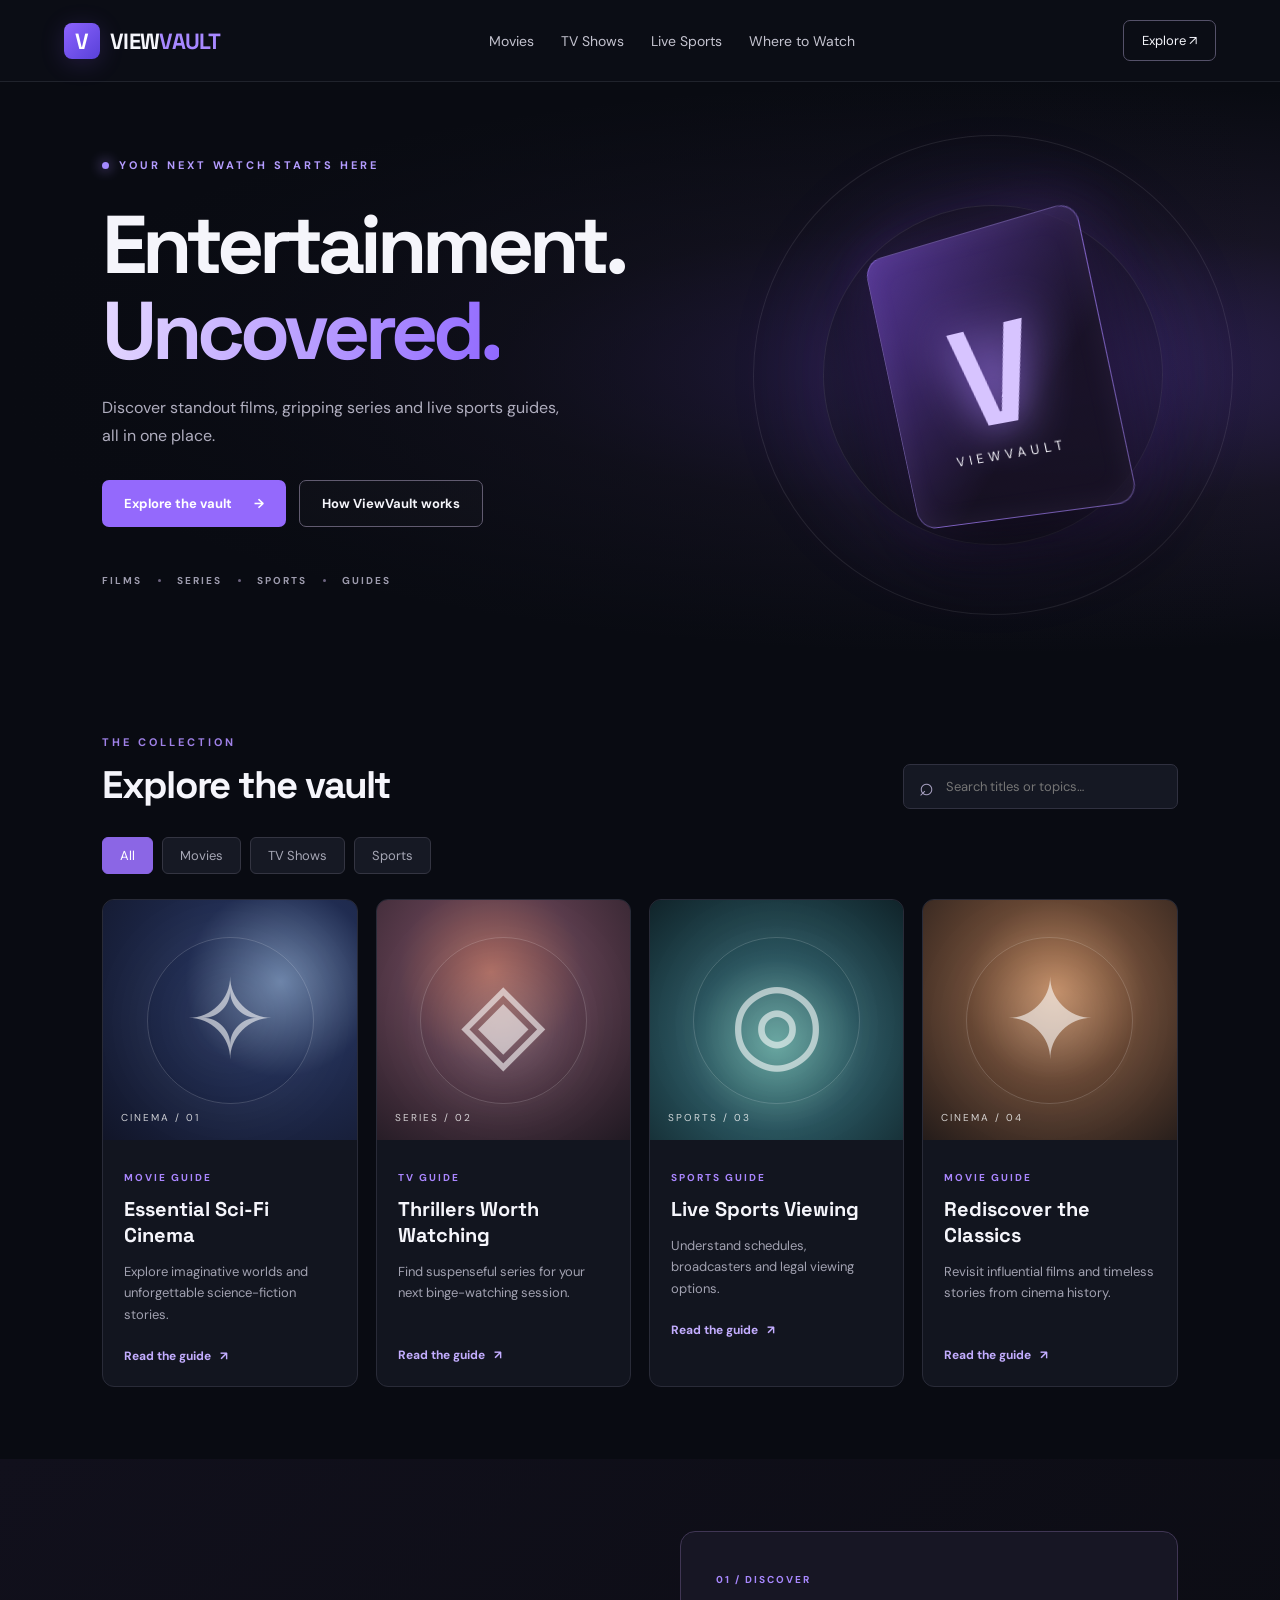
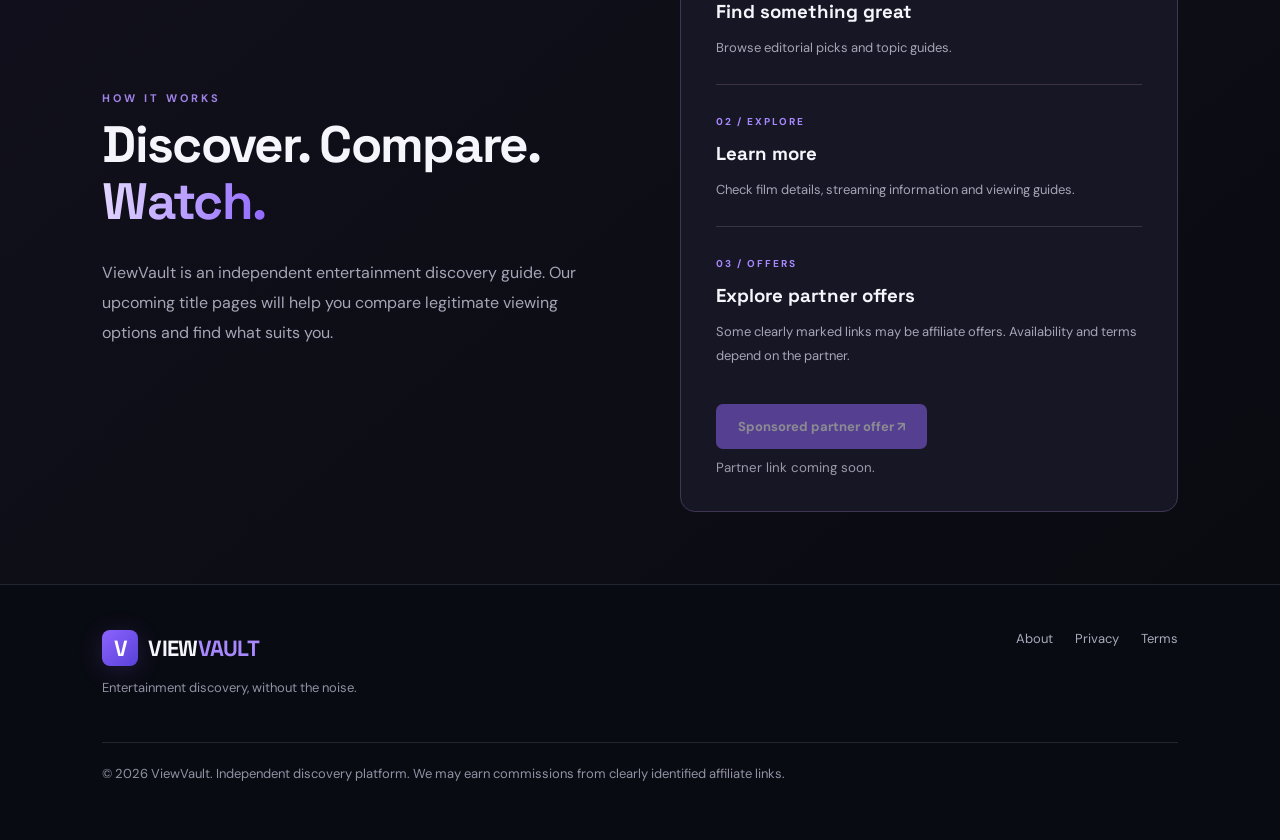
==== public/index.html @ c211b39d "Add files via upload" ====
<!doctype html>
<html lang="en">
<head>
  <meta charset="utf-8">
  <meta name="viewport" content="width=device-width, initial-scale=1">
  <meta name="theme-color" content="#090b12">
  <meta name="description" content="Explore films, series and live sports guides with ViewVault. Discover what to watch and find useful viewing information.">
  <title>ViewVault | Discover Your Next Watch</title>
  <link rel="icon" href="favicon.svg" type="image/svg+xml">
  <link rel="stylesheet" href="style.css">
  <script defer src="config.js"></script>
  <script defer src="script.js"></script>
</head>
<body>
  <header class="site-header">
    <a class="brand" href="/" aria-label="ViewVault home"><span class="brand-mark">V</span>VIEW<span>VAULT</span></a>
    <button id="menu-toggle" class="menu-toggle" aria-expanded="false" aria-controls="nav">☰ <span class="sr-only">Toggle navigation</span></button>
    <nav id="nav" aria-label="Main navigation">
      <a href="#movies">Movies</a><a href="#series">TV Shows</a><a href="#sports">Live Sports</a><a href="#guide">Where to Watch</a>
    </nav>
    <a class="header-search" href="#explore">Explore ↗</a>
  </header>
  <main>
    <section class="hero" aria-labelledby="hero-title">
      <div class="hero-shine"></div>
      <div class="hero-inner">
        <p class="eyebrow"><span class="pulse"></span> YOUR NEXT WATCH STARTS HERE</p>
        <h1 id="hero-title">Entertainment.<br><em>Uncovered.</em></h1>
        <p class="hero-copy">Discover standout films, gripping series and live sports guides, all in one place.</p>
        <div class="hero-actions"><a class="button primary" href="#explore">Explore the vault <span>→</span></a><a class="button secondary" href="#guide">How ViewVault works</a></div>
        <div class="hero-meta"><span>FILMS</span><i></i><span>SERIES</span><i></i><span>SPORTS</span><i></i><span>GUIDES</span></div>
      </div>
      <div class="hero-art" aria-hidden="true"><div class="orb orb-one"></div><div class="orb orb-two"></div><div class="art-frame"><span>V</span><small>VIEWVAULT</small></div></div>
    </section>
    <section class="content section" id="explore">
      <div class="section-heading"><div><p class="eyebrow muted">THE COLLECTION</p><h2>Explore the vault</h2></div><label class="search-box"><span>⌕</span><input id="search" type="search" placeholder="Search titles or topics…" aria-label="Search titles and topics"></label></div>
      <div class="filters" role="group" aria-label="Filter content"><button class="filter active" data-filter="all" aria-pressed="true">All</button><button class="filter" data-filter="movie" aria-pressed="false">Movies</button><button class="filter" data-filter="series" aria-pressed="false">TV Shows</button><button class="filter" data-filter="sports" aria-pressed="false">Sports</button></div>
      <div class="card-grid" id="cards">
        <article class="media-card" data-type="movie" data-search="science fiction cinema essential sci-fi movies" id="movies"><div class="poster p1"><span class="poster-symbol">✧</span><span class="poster-label">CINEMA / 01</span></div><div class="card-copy"><p class="tag">MOVIE GUIDE</p><h3>Essential Sci-Fi Cinema</h3><p>Explore imaginative worlds and unforgettable science-fiction stories.</p><a href="#guide">Read the guide <span>↗</span></a></div></article>
        <article class="media-card" data-type="series" data-search="crime thriller tv shows binge worthy series" id="series"><div class="poster p2"><span class="poster-symbol">◈</span><span class="poster-label">SERIES / 02</span></div><div class="card-copy"><p class="tag">TV GUIDE</p><h3>Thrillers Worth Watching</h3><p>Find suspenseful series for your next binge-watching session.</p><a href="#guide">Read the guide <span>↗</span></a></div></article>
        <article class="media-card" data-type="sports" data-search="live sport football basketball streaming rights schedules" id="sports"><div class="poster p3"><span class="poster-symbol">◎</span><span class="poster-label">SPORTS / 03</span></div><div class="card-copy"><p class="tag">SPORTS GUIDE</p><h3>Live Sports Viewing</h3><p>Understand schedules, broadcasters and legal viewing options.</p><a href="#guide">Read the guide <span>↗</span></a></div></article>
        <article class="media-card" data-type="movie" data-search="classic films western classics cinema"><div class="poster p4"><span class="poster-symbol">✦</span><span class="poster-label">CINEMA / 04</span></div><div class="card-copy"><p class="tag">MOVIE GUIDE</p><h3>Rediscover the Classics</h3><p>Revisit influential films and timeless stories from cinema history.</p><a href="#guide">Read the guide <span>↗</span></a></div></article>
      </div>
      <p class="empty" id="empty" hidden>No matches yet. Try another search.</p>
    </section>
    <section class="guide section" id="guide"><div><p class="eyebrow muted">HOW IT WORKS</p><h2>Discover. Compare.<br><em>Watch.</em></h2><p>ViewVault is an independent entertainment discovery guide. Our upcoming title pages will help you compare legitimate viewing options and find what suits you.</p></div><div class="guide-card"><span class="guide-number">01 / DISCOVER</span><h3>Find something great</h3><p>Browse editorial picks and topic guides.</p><hr><span class="guide-number">02 / EXPLORE</span><h3>Learn more</h3><p>Check film details, streaming information and viewing guides.</p><hr><span class="guide-number">03 / OFFERS</span><h3>Explore partner offers</h3><p>Some clearly marked links may be affiliate offers. Availability and terms depend on the partner.</p><a id="affiliate-cta" class="button primary disabled" href="#" aria-disabled="true">Sponsored partner offer ↗</a><small id="affiliate-note">Partner link coming soon.</small></div></section>
  </main>
  <footer><div><a class="brand" href="/"><span class="brand-mark">V</span>VIEW<span>VAULT</span></a><p>Entertainment discovery, without the noise.</p></div><div class="footer-links"><a href="/about.html">About</a><a href="/privacy.html">Privacy</a><a href="/terms.html">Terms</a></div><p class="copyright">© <span id="year"></span> ViewVault. Independent discovery platform. We may earn commissions from clearly identified affiliate links.</p></footer>
</body>
</html>
---- public/style.css ----
@import url('https://fonts.googleapis.com/css2?family=DM+Sans:wght@400;500;600;700&family=Space+Grotesk:wght@400;500;600;700&display=swap');
:root{--bg:#090b12;--surface:#121520;--muted:#9b9eae;--line:#292d3a;--purple:#9168fb;--white:#f5f5fb}*{box-sizing:border-box}html{scroll-behavior:smooth}body{margin:0;background:var(--bg);color:var(--white);font-family:'DM Sans',Arial,sans-serif}a{color:inherit;text-decoration:none}button,input{font:inherit}.sr-only{position:absolute;width:1px;height:1px;padding:0;margin:-1px;overflow:hidden;clip:rect(0,0,0,0);white-space:nowrap;border:0}.site-header{height:82px;display:flex;gap:32px;align-items:center;padding:0 clamp(20px,5vw,84px);border-bottom:1px solid #20232c;background:#0b0d15;position:relative;z-index:2}.brand{display:inline-flex;align-items:center;font-family:'Space Grotesk',sans-serif;font-weight:700;letter-spacing:-.7px;font-size:22px;white-space:nowrap}.brand>span:last-child{color:#a788ff}.brand-mark{display:grid;place-items:center;background:linear-gradient(135deg,#8d63ff,#5841d8);font-size:22px;border-radius:8px;width:36px;height:36px;margin-right:10px;color:white;box-shadow:0 4px 25px #8356ed33}.site-header nav{display:flex;gap:27px;margin:auto;font-size:14px;color:#c4c3cf}.site-header nav a:hover,.footer-links a:hover{color:#a78aff}.header-search{font-size:13px;border:1px solid #555169;padding:11px 18px;border-radius:7px}.menu-toggle{display:none}.hero{min-height:570px;position:relative;overflow:hidden;background:radial-gradient(ellipse at 78% 50%,#33245f 0,#171424 36%,#090b12 71%);display:flex;align-items:center}.hero:before{content:"";position:absolute;inset:0;background:linear-gradient(90deg,#090b12 0%,transparent 100%)}.hero-inner{position:relative;z-index:1;padding:65px clamp(20px,8vw,135px);width:min(760px,75%)}.eyebrow{font-size:11px;letter-spacing:3px;font-weight:700;color:#b49cff;display:flex;align-items:center;gap:10px}.pulse{width:7px;height:7px;background:#a48aff;border-radius:50%;box-shadow:0 0 13px #a48aff}h1,h2,h3{font-family:'Space Grotesk',sans-serif}h1{font-size:clamp(51px,6.4vw,94px);letter-spacing:-5px;line-height:1.05;margin:30px 0 20px}h1 em,.guide h2 em{font-style:normal;background:linear-gradient(100deg,#e5d9ff,#9068ff);background-clip:text;color:transparent}.hero-copy{color:#b0aebf;line-height:1.75;max-width:460px;font-size:16px}.hero-actions{display:flex;gap:13px;flex-wrap:wrap;margin-top:30px}.button{display:inline-flex;align-items:center;justify-content:center;gap:22px;padding:14px 22px;border-radius:7px;font-weight:700;font-size:13px;transition:transform .2s,background .2s}.button:hover:not(.disabled){transform:translateY(-2px)}.primary{background:#9469fc;color:white}.primary:hover{background:#ae8bff}.secondary{border:1px solid #615b70;background:#ffffff05}.hero-meta{display:flex;align-items:center;gap:16px;margin-top:47px;color:#9e9cae;font-size:10px;letter-spacing:2px;font-weight:700}.hero-meta i{width:3px;height:3px;border-radius:50%;background:#6d6480}.hero-art{position:absolute;right:6%;top:12%;height:450px;width:420px;display:grid;place-items:center;transform:rotate(-12deg)}.orb{position:absolute;border:1px solid #ffffff16;border-radius:50%;height:340px;width:340px}.orb-one{box-shadow:0 0 100px #7d49eb29}.orb-two{height:480px;width:480px}.art-frame{height:290px;width:230px;border:1px solid #b090ff7a;background:linear-gradient(135deg,#7146c7aa,#161022dd 65%);box-shadow:0 30px 90px #000a,0 0 65px #874beb44,inset 0 0 30px #d4b4ff12;transform:perspective(600px) rotateY(-18deg);border-radius:20px;display:flex;align-items:center;justify-content:center;flex-direction:column}.art-frame span{font-size:140px;font-weight:700;font-family:'Space Grotesk';color:#d7c4ff;text-shadow:0 0 50px #aa83ff}.art-frame small{letter-spacing:5px;margin-top:-18px}.section{padding:72px clamp(20px,8vw,135px)}.section-heading{display:flex;justify-content:space-between;align-items:end;gap:25px}.muted{color:#9f81e7}.section h2{font-size:clamp(30px,3vw,46px);letter-spacing:-1.7px;margin:8px 0 28px}.search-box{display:flex;align-items:center;background:#151823;border:1px solid #303140;border-radius:7px;padding:0 15px;margin-bottom:28px;min-width:275px}.search-box span{font-size:25px;color:#aaa2c3}.search-box input{background:none;border:0;color:white;outline:0;width:100%;padding:13px 12px;font-size:13px}.filters{display:flex;gap:9px;margin-bottom:25px;flex-wrap:wrap}.filter{padding:9px 17px;border-radius:6px;border:1px solid #343542;background:#161924;color:#a6a7b5;cursor:pointer;font-size:13px}.filter.active,.filter:hover{background:#8b66e5;color:white;border-color:#8b66e5}.card-grid{display:grid;grid-template-columns:repeat(4,minmax(0,1fr));gap:18px}.media-card{background:#12151f;border:1px solid #292b38;border-radius:12px;overflow:hidden;transition:transform .25s,border-color .25s}.media-card:hover{transform:translateY(-5px);border-color:#765cad}.poster{height:240px;position:relative;display:grid;place-items:center;overflow:hidden}.poster:before{content:"";position:absolute;width:165px;height:165px;border:1px solid #ffffff2b;border-radius:50%;box-shadow:0 0 90px #ffffff13}.p1{background:radial-gradient(circle at 70% 34%,#6c83a8,#202c51 40%,#111528)}.p2{background:radial-gradient(circle at 45% 30%,#aa695f,#583a4a 42%,#201922)}.p3{background:radial-gradient(circle at 50% 60%,#5a9e98,#27525c 45%,#102329)}.p4{background:radial-gradient(circle at 52% 38%,#bf8860,#654532 45%,#241c1a)}.poster-symbol{font-size:110px;font-weight:100;color:#ffffff95;text-shadow:0 0 70px #fff8}.poster-label{position:absolute;bottom:16px;left:18px;letter-spacing:2px;font-size:10px;color:#ffffffc9}.card-copy{padding:21px}.tag{font-size:10px;letter-spacing:2px;color:#aa86ff;font-weight:700}.card-copy h3{font-size:20px;margin:12px 0}.card-copy>p:not(.tag){font-size:13px;color:#a1a1b0;line-height:1.65;min-height:63px}.card-copy a{font-size:12px;font-weight:700;color:#c3adff;display:inline-block;margin-top:10px}.card-copy a span{margin-left:6px}.empty{color:var(--muted)}.guide{display:grid;grid-template-columns:1fr 1fr;gap:80px;align-items:center;background:linear-gradient(140deg,#11101c,#0a0b11)}.guide h2{font-size:clamp(38px,4vw,62px);line-height:1.12}.guide>div>p:not(.eyebrow){line-height:1.85;color:#a7a4b6;max-width:490px}.guide-card{background:#171624;border:1px solid #403654;border-radius:15px;padding:35px}.guide-number{font-size:10px;letter-spacing:2px;color:#a888ff;font-weight:700}.guide-card h3{margin:12px 0 7px}.guide-card p{color:#aaa7b8;line-height:1.5;font-size:13px}.guide-card hr{border:0;border-top:1px solid #393342;margin:24px 0}.guide-card .button{margin-top:22px}.button.disabled{opacity:.5;cursor:not-allowed}.guide-card small{display:block;margin-top:10px;color:#9b9aaa}footer{padding:45px clamp(20px,8vw,135px);display:grid;grid-template-columns:1fr 1fr;gap:20px;border-top:1px solid #242431}footer p{font-size:13px;color:#9291a4}.footer-links{display:flex;justify-content:flex-end;gap:22px;color:#aaa9bb;font-size:13px}.copyright{grid-column:1/-1;border-top:1px solid #252532;padding-top:22px}.legal{max-width:850px;margin:auto;padding:70px 24px;min-height:60vh}.legal h1{font-size:45px;letter-spacing:-2px}.legal p,.legal li{color:#b5b2c2;line-height:1.8}@media(max-width:1000px){.card-grid{grid-template-columns:repeat(2,minmax(0,1fr))}.hero-art{right:-90px;opacity:.55}.site-header nav{gap:14px}}@media(max-width:700px){.site-header{height:70px;gap:10px}.site-header nav{display:none;position:absolute;top:70px;left:0;right:0;background:#151520;padding:22px;flex-direction:column}.site-header nav.open{display:flex}.menu-toggle{display:block;order:3;margin-left:auto;background:none;border:0;color:white;font-size:24px}.header-search{display:none}.hero{min-height:580px}.hero-inner{width:100%;padding:55px 24px}.hero-art{opacity:.2;right:-150px;top:70px}.hero h1{letter-spacing:-3px}.hero-copy{max-width:370px}.section{padding:54px 20px}.section-heading{display:block}.search-box{min-width:0}.card-grid{grid-template-columns:repeat(2,minmax(0,1fr));gap:10px}.poster{height:165px}.poster-symbol{font-size:80px}.card-copy{padding:15px}.card-copy h3{font-size:16px}.card-copy>p:not(.tag){font-size:12px}.guide{grid-template-columns:1fr;gap:20px}footer{grid-template-columns:1fr}.footer-links{justify-content:flex-start}}@media(max-width:400px){.card-grid{grid-template-columns:1fr}.poster{height:230px}}
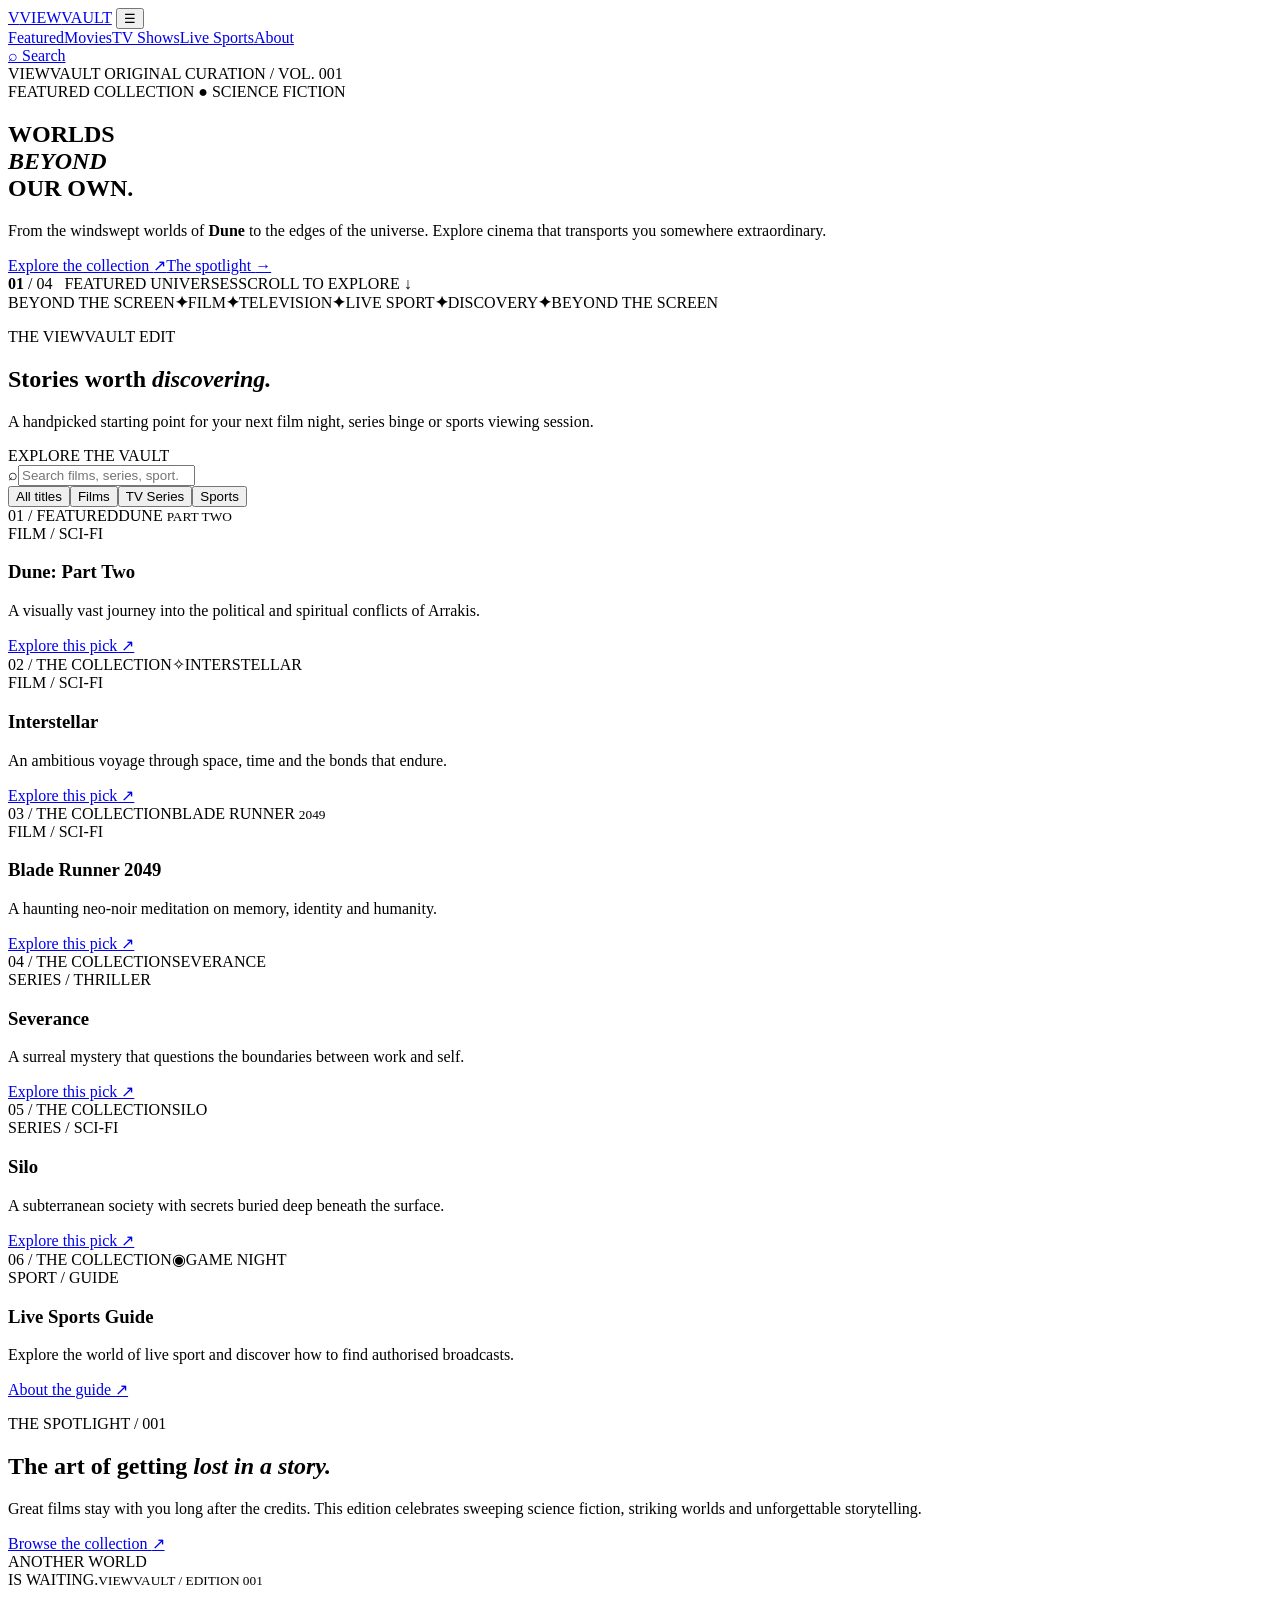
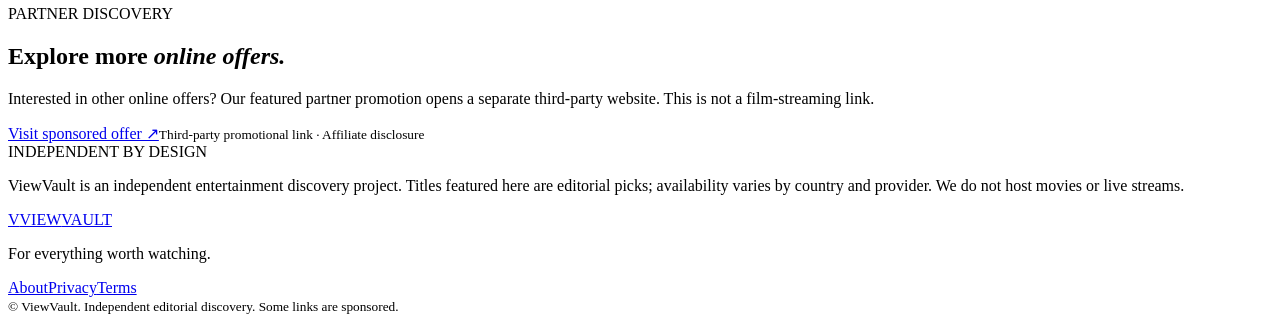
==== commit 5a45c4d8: "Add files via upload" ====
--- a/public/index.html
+++ b/public/index.html
@@ -1,50 +1,42 @@
 <!doctype html>
 <html lang="en">
 <head>
-  <meta charset="utf-8">
-  <meta name="viewport" content="width=device-width, initial-scale=1">
-  <meta name="theme-color" content="#090b12">
-  <meta name="description" content="Explore films, series and live sports guides with ViewVault. Discover what to watch and find useful viewing information.">
-  <title>ViewVault | Discover Your Next Watch</title>
-  <link rel="icon" href="favicon.svg" type="image/svg+xml">
-  <link rel="stylesheet" href="style.css">
-  <script defer src="config.js"></script>
-  <script defer src="script.js"></script>
+<meta charset="utf-8"><meta name="viewport" content="width=device-width,initial-scale=1">
+<meta name="theme-color" content="#08090d">
+<meta name="description" content="Discover standout films, iconic science fiction, captivating TV series and sports viewing guides on ViewVault.">
+<title>ViewVault — Discover Something Extraordinary</title>
+<meta property="og:title" content="ViewVault — Discover Something Extraordinary"><meta property="og:description" content="Explore cinema, series and live sports with an independent discovery guide."><meta property="og:type" content="website">
+<link rel="icon" href="/favicon.svg" type="image/svg+xml"><link rel="preload" as="image" href="/hero-desert.webp"><link rel="stylesheet" href="/style.css">
+<script defer src="/config.js"></script><script defer src="/script.js"></script>
 </head>
 <body>
-  <header class="site-header">
-    <a class="brand" href="/" aria-label="ViewVault home"><span class="brand-mark">V</span>VIEW<span>VAULT</span></a>
-    <button id="menu-toggle" class="menu-toggle" aria-expanded="false" aria-controls="nav">☰ <span class="sr-only">Toggle navigation</span></button>
-    <nav id="nav" aria-label="Main navigation">
-      <a href="#movies">Movies</a><a href="#series">TV Shows</a><a href="#sports">Live Sports</a><a href="#guide">Where to Watch</a>
-    </nav>
-    <a class="header-search" href="#explore">Explore ↗</a>
-  </header>
-  <main>
-    <section class="hero" aria-labelledby="hero-title">
-      <div class="hero-shine"></div>
-      <div class="hero-inner">
-        <p class="eyebrow"><span class="pulse"></span> YOUR NEXT WATCH STARTS HERE</p>
-        <h1 id="hero-title">Entertainment.<br><em>Uncovered.</em></h1>
-        <p class="hero-copy">Discover standout films, gripping series and live sports guides, all in one place.</p>
-        <div class="hero-actions"><a class="button primary" href="#explore">Explore the vault <span>→</span></a><a class="button secondary" href="#guide">How ViewVault works</a></div>
-        <div class="hero-meta"><span>FILMS</span><i></i><span>SERIES</span><i></i><span>SPORTS</span><i></i><span>GUIDES</span></div>
-      </div>
-      <div class="hero-art" aria-hidden="true"><div class="orb orb-one"></div><div class="orb orb-two"></div><div class="art-frame"><span>V</span><small>VIEWVAULT</small></div></div>
-    </section>
-    <section class="content section" id="explore">
-      <div class="section-heading"><div><p class="eyebrow muted">THE COLLECTION</p><h2>Explore the vault</h2></div><label class="search-box"><span>⌕</span><input id="search" type="search" placeholder="Search titles or topics…" aria-label="Search titles and topics"></label></div>
-      <div class="filters" role="group" aria-label="Filter content"><button class="filter active" data-filter="all" aria-pressed="true">All</button><button class="filter" data-filter="movie" aria-pressed="false">Movies</button><button class="filter" data-filter="series" aria-pressed="false">TV Shows</button><button class="filter" data-filter="sports" aria-pressed="false">Sports</button></div>
-      <div class="card-grid" id="cards">
-        <article class="media-card" data-type="movie" data-search="science fiction cinema essential sci-fi movies" id="movies"><div class="poster p1"><span class="poster-symbol">✧</span><span class="poster-label">CINEMA / 01</span></div><div class="card-copy"><p class="tag">MOVIE GUIDE</p><h3>Essential Sci-Fi Cinema</h3><p>Explore imaginative worlds and unforgettable science-fiction stories.</p><a href="#guide">Read the guide <span>↗</span></a></div></article>
-        <article class="media-card" data-type="series" data-search="crime thriller tv shows binge worthy series" id="series"><div class="poster p2"><span class="poster-symbol">◈</span><span class="poster-label">SERIES / 02</span></div><div class="card-copy"><p class="tag">TV GUIDE</p><h3>Thrillers Worth Watching</h3><p>Find suspenseful series for your next binge-watching session.</p><a href="#guide">Read the guide <span>↗</span></a></div></article>
-        <article class="media-card" data-type="sports" data-search="live sport football basketball streaming rights schedules" id="sports"><div class="poster p3"><span class="poster-symbol">◎</span><span class="poster-label">SPORTS / 03</span></div><div class="card-copy"><p class="tag">SPORTS GUIDE</p><h3>Live Sports Viewing</h3><p>Understand schedules, broadcasters and legal viewing options.</p><a href="#guide">Read the guide <span>↗</span></a></div></article>
-        <article class="media-card" data-type="movie" data-search="classic films western classics cinema"><div class="poster p4"><span class="poster-symbol">✦</span><span class="poster-label">CINEMA / 04</span></div><div class="card-copy"><p class="tag">MOVIE GUIDE</p><h3>Rediscover the Classics</h3><p>Revisit influential films and timeless stories from cinema history.</p><a href="#guide">Read the guide <span>↗</span></a></div></article>
-      </div>
-      <p class="empty" id="empty" hidden>No matches yet. Try another search.</p>
-    </section>
-    <section class="guide section" id="guide"><div><p class="eyebrow muted">HOW IT WORKS</p><h2>Discover. Compare.<br><em>Watch.</em></h2><p>ViewVault is an independent entertainment discovery guide. Our upcoming title pages will help you compare legitimate viewing options and find what suits you.</p></div><div class="guide-card"><span class="guide-number">01 / DISCOVER</span><h3>Find something great</h3><p>Browse editorial picks and topic guides.</p><hr><span class="guide-number">02 / EXPLORE</span><h3>Learn more</h3><p>Check film details, streaming information and viewing guides.</p><hr><span class="guide-number">03 / OFFERS</span><h3>Explore partner offers</h3><p>Some clearly marked links may be affiliate offers. Availability and terms depend on the partner.</p><a id="affiliate-cta" class="button primary disabled" href="#" aria-disabled="true">Sponsored partner offer ↗</a><small id="affiliate-note">Partner link coming soon.</small></div></section>
-  </main>
-  <footer><div><a class="brand" href="/"><span class="brand-mark">V</span>VIEW<span>VAULT</span></a><p>Entertainment discovery, without the noise.</p></div><div class="footer-links"><a href="/about.html">About</a><a href="/privacy.html">Privacy</a><a href="/terms.html">Terms</a></div><p class="copyright">© <span id="year"></span> ViewVault. Independent discovery platform. We may earn commissions from clearly identified affiliate links.</p></footer>
-</body>
-</html>
+<header class="header"><a href="/" class="brand" aria-label="ViewVault home"><span class="brand-glyph">V</span><span>VIEW<span class="brand-accent">VAULT</span></span></a>
+<button id="menu-toggle" class="menu-toggle" aria-controls="nav" aria-expanded="false" aria-label="Toggle menu">☰</button>
+<nav id="nav"><a href="#featured">Featured</a><a href="#discover">Movies</a><a href="#discover" data-quick-filter="series">TV Shows</a><a href="#discover" data-quick-filter="sports">Live Sports</a><a href="#about">About</a></nav>
+<a href="#discover" class="nav-search" aria-label="Go to search">⌕ <span>Search</span></a></header>
+<main>
+<section class="hero" id="featured" aria-labelledby="hero-title"><div class="hero-image" aria-hidden="true"></div><div class="hero-shade" aria-hidden="true"></div><div class="hero-content">
+<div class="hero-eyebrow"><span class="eyebrow-line"></span> VIEWVAULT ORIGINAL CURATION <span class="hero-issue">/ VOL. 001</span></div>
+<div class="feature-tag">FEATURED COLLECTION <span class="feature-dot">●</span> SCIENCE FICTION</div>
+<h1 id="hero-title">WORLDS<br><em>BEYOND</em><br>OUR OWN.</h1>
+<p class="hero-sub">From the windswept worlds of <strong>Dune</strong> to the edges of the universe. Explore cinema that transports you somewhere extraordinary.</p>
+<div class="hero-buttons"><a class="btn btn-primary" href="#discover">Explore the collection <span aria-hidden="true">↗</span></a><a class="btn btn-glass" href="#spotlight">The spotlight <span aria-hidden="true">→</span></a></div>
+<div class="hero-bottom"><span><b>01</b> / 04 &nbsp; FEATURED UNIVERSES</span><span class="hero-line"></span><span>SCROLL TO EXPLORE ↓</span></div>
+</div></section>
+<div class="ticker" aria-hidden="true"><span>BEYOND THE SCREEN</span><b>✦</b><span>FILM</span><b>✦</b><span>TELEVISION</span><b>✦</b><span>LIVE SPORT</span><b>✦</b><span>DISCOVERY</span><b>✦</b><span>BEYOND THE SCREEN</span></div>
+<section class="section intro-section" id="discover"><div class="section-intro"><div><p class="overline">THE VIEWVAULT EDIT</p><h2>Stories worth <em>discovering.</em></h2><p class="section-summary">A handpicked starting point for your next film night, series binge or sports viewing session.</p></div><div class="search-block"><label for="search">EXPLORE THE VAULT</label><div class="search-wrap"><span aria-hidden="true">⌕</span><input id="search" type="search" placeholder="Search films, series, sport..." autocomplete="off"></div></div></div>
+<div class="filters" aria-label="Filter collection"><button class="filter active" data-filter="all" aria-pressed="true">All titles</button><button class="filter" data-filter="movie" aria-pressed="false">Films</button><button class="filter" data-filter="series" aria-pressed="false">TV Series</button><button class="filter" data-filter="sports" aria-pressed="false">Sports</button></div>
+<div class="card-grid" id="cards">
+<article class="media-card" data-type="movie" data-search="dune part two sci fi science fiction desert arrakis" id="dune"><div class="poster poster-dune"><span class="poster-top">01 / FEATURED</span><span class="poster-bottom">DUNE <small>PART TWO</small></span></div><div class="media-details"><span class="tag">FILM / SCI-FI</span><h3>Dune: Part Two</h3><p>A visually vast journey into the political and spiritual conflicts of Arrakis.</p><a href="#spotlight">Explore this pick ↗</a></div></article>
+<article class="media-card" data-type="movie" data-search="interstellar space science fiction nolan astronomy"><div class="poster poster-interstellar"><span class="poster-top">02 / THE COLLECTION</span><span class="poster-art">✧</span><span class="poster-bottom">INTERSTELLAR</span></div><div class="media-details"><span class="tag">FILM / SCI-FI</span><h3>Interstellar</h3><p>An ambitious voyage through space, time and the bonds that endure.</p><a href="#spotlight">Explore this pick ↗</a></div></article>
+<article class="media-card" data-type="movie" data-search="blade runner 2049 cyberpunk sci fi dystopian"><div class="poster poster-blade"><span class="poster-top">03 / THE COLLECTION</span><span class="poster-art blade-light"></span><span class="poster-bottom">BLADE RUNNER <small>2049</small></span></div><div class="media-details"><span class="tag">FILM / SCI-FI</span><h3>Blade Runner 2049</h3><p>A haunting neo-noir meditation on memory, identity and humanity.</p><a href="#spotlight">Explore this pick ↗</a></div></article>
+<article class="media-card" data-type="series" data-search="severance apple tv workplace thriller mystery series"><div class="poster poster-severance"><span class="poster-top">04 / THE COLLECTION</span><span class="poster-art severance-line"></span><span class="poster-bottom">SEVERANCE</span></div><div class="media-details"><span class="tag">SERIES / THRILLER</span><h3>Severance</h3><p>A surreal mystery that questions the boundaries between work and self.</p><a href="#spotlight">Explore this pick ↗</a></div></article>
+<article class="media-card" data-type="series" data-search="silo tv series dystopian sci fi mystery"><div class="poster poster-silo"><span class="poster-top">05 / THE COLLECTION</span><span class="poster-art silo-ring"></span><span class="poster-bottom">SILO</span></div><div class="media-details"><span class="tag">SERIES / SCI-FI</span><h3>Silo</h3><p>A subterranean society with secrets buried deep beneath the surface.</p><a href="#spotlight">Explore this pick ↗</a></div></article>
+<article class="media-card" data-type="sports" data-search="basketball live sports viewing where to watch guides"><div class="poster poster-sports"><span class="poster-top">06 / THE COLLECTION</span><span class="poster-art sports-ball">◉</span><span class="poster-bottom">GAME NIGHT</span></div><div class="media-details"><span class="tag">SPORT / GUIDE</span><h3>Live Sports Guide</h3><p>Explore the world of live sport and discover how to find authorised broadcasts.</p><a href="#about">About the guide ↗</a></div></article>
+</div><p id="empty" class="empty" hidden>No matches. Try another title or category.</p>
+</section>
+<section id="spotlight" class="spotlight section"><div class="spotlight-copy"><p class="overline">THE SPOTLIGHT / 001</p><h2>The art of getting <em>lost in a story.</em></h2><p>Great films stay with you long after the credits. This edition celebrates sweeping science fiction, striking worlds and unforgettable storytelling.</p><a href="#discover" class="text-link">Browse the collection <span>↗</span></a></div><div class="spotlight-visual"><span>ANOTHER WORLD<br>IS WAITING.</span><small>VIEWVAULT / EDITION 001</small></div></section>
+<section class="partner section" id="partners"><div><p class="overline">PARTNER DISCOVERY</p><h2>Explore more <em>online offers.</em></h2><p>Interested in other online offers? Our featured partner promotion opens a separate third-party website. This is not a film-streaming link.</p></div><div class="partner-action"><a id="affiliate-cta" class="btn btn-primary disabled" href="#partners" aria-disabled="true">Visit sponsored offer ↗</a><small id="affiliate-note">Third-party promotional link · Affiliate disclosure</small></div></section>
+<section class="about section" id="about"><span class="overline">INDEPENDENT BY DESIGN</span><p>ViewVault is an independent entertainment discovery project. Titles featured here are editorial picks; availability varies by country and provider. We do not host movies or live streams.</p></section>
+</main><footer class="footer"><div><a class="brand" href="/"><span class="brand-glyph">V</span><span>VIEW<span class="brand-accent">VAULT</span></span></a><p>For everything worth watching.</p></div><div class="footer-links"><a href="/about.html">About</a><a href="/privacy.html">Privacy</a><a href="/terms.html">Terms</a></div><small>© <span id="year"></span> ViewVault. Independent editorial discovery. Some links are sponsored.</small></footer>
+</body></html>
